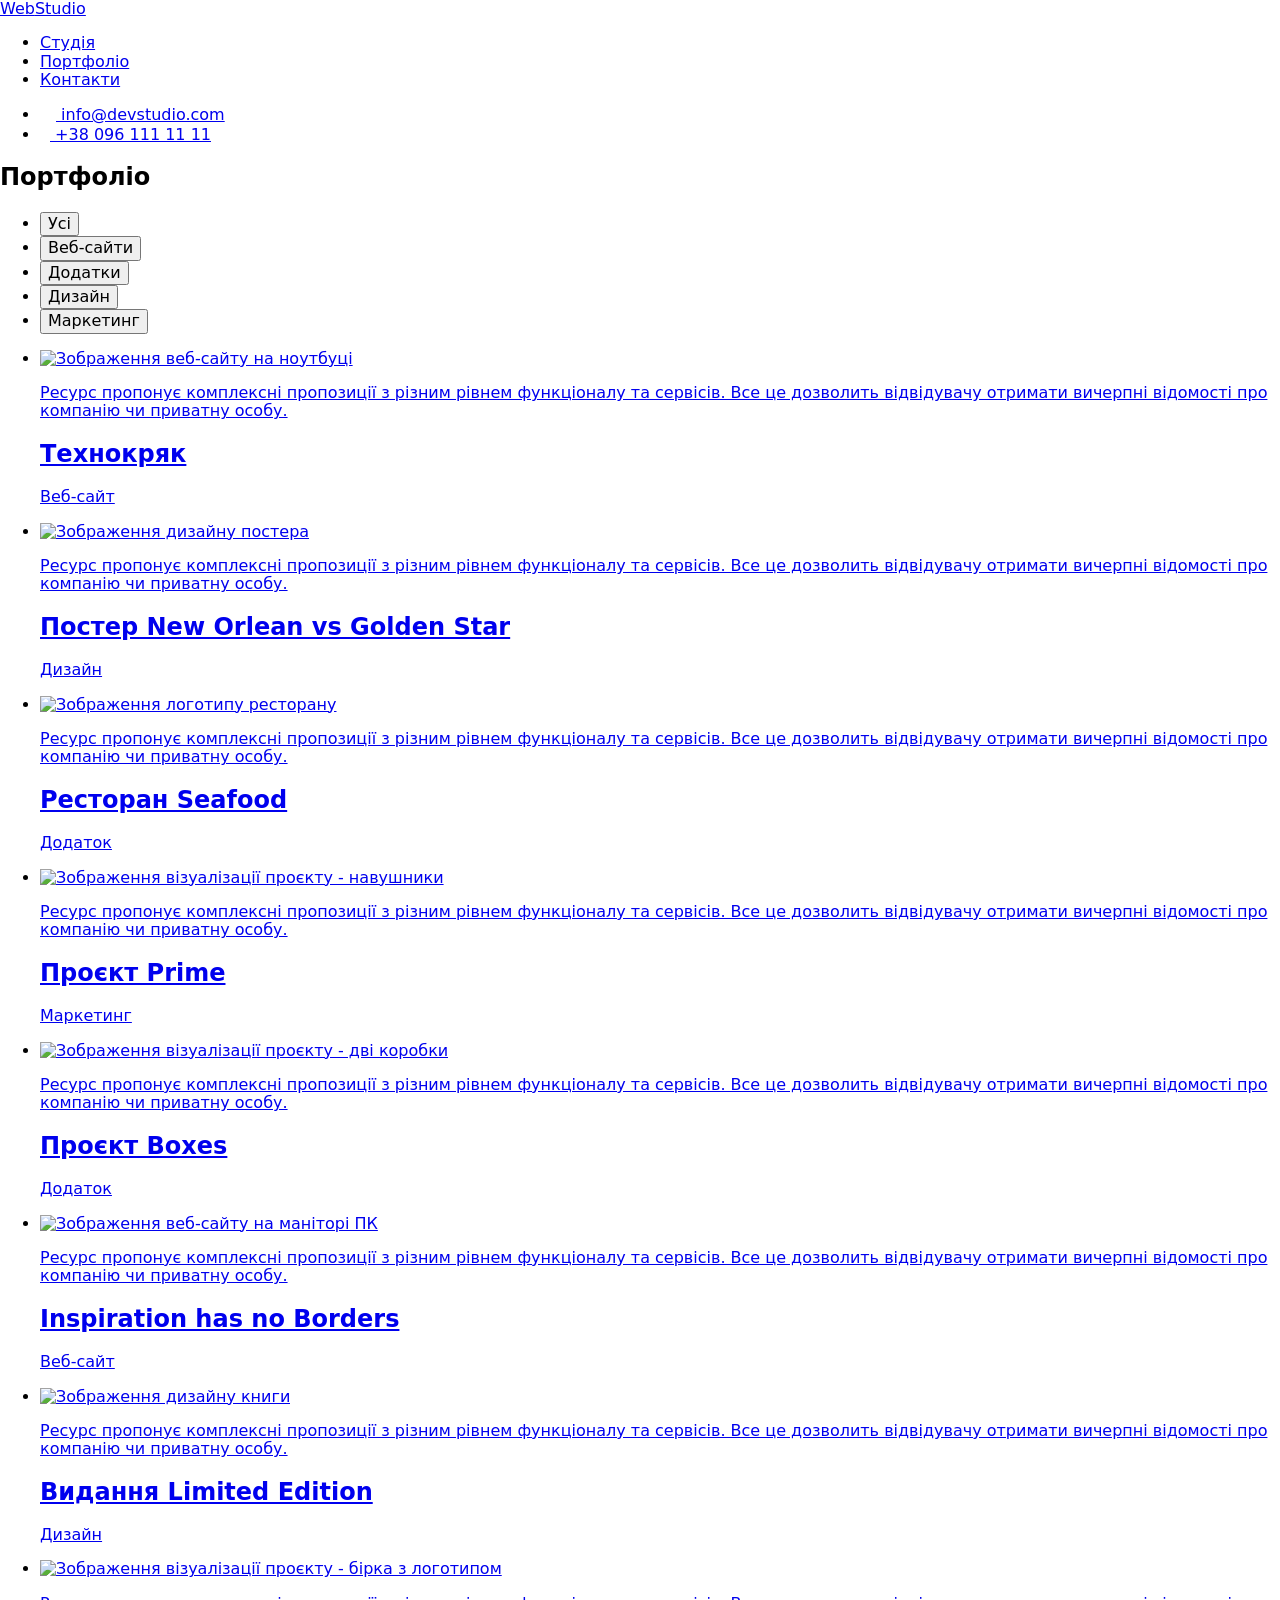
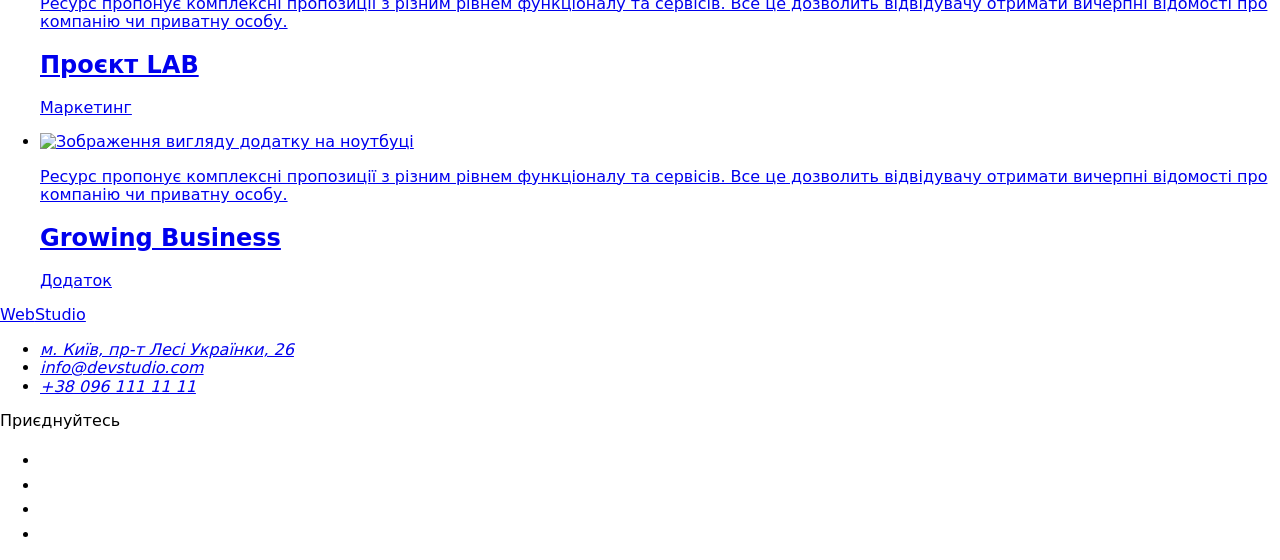
==== portfolio.html @ a457a052 "Create portfolio.html" ====
<!DOCTYPE html>
<html lang="uk">
  <head>
    <meta charset="UTF-8" />
    <meta http-equiv="X-UA-Compatible" content="IE=edge" />
    <meta name="viewport" content="width=device-width, initial-scale=1.0" />
    <title>Веб-студія сторінка портфоліо</title>
    <link
      href="https://fonts.googleapis.com/css2?family=Raleway:wght@700&family=Roboto:wght@400;500;700;900&display=swap"
      rel="stylesheet"
    />
    <link
      rel="stylesheet"
      href="https://cdnjs.cloudflare.com/ajax/libs/modern-normalize/1.1.0/modern-normalize.min.css"
      integrity="sha512-wpPYUAdjBVSE4KJnH1VR1HeZfpl1ub8YT/NKx4PuQ5NmX2tKuGu6U/JRp5y+Y8XG2tV+wKQpNHVUX03MfMFn9Q=="
      crossorigin="anonymous"
      referrerpolicy="no-referrer"
    />
    <link rel="stylesheet" href="./css/styles.css" />
  </head>
  <body>
    <header class="header">
      <div class="container site-header">
        <nav class="nav">
          <a href="./index.html" class="logo">Web<span class="logo-header">Studio</span></a>
          <ul class="site-nav">
            <li class="item"><a href="./index.html" class="link">Студія</a></li>
            <li class="item"><a href="./portfolio.html" class="link current">Портфоліо</a></li>
            <li class="item"><a href="#" class="link">Контакти</a></li>
          </ul>
        </nav>
        <ul class="header-contacts">
          <li class="item">
            <a href="mailto:info@devstudio.com" class="contacts">
              <svg class="header-contacts-icon" width="16" height="12">
                <use href="./images/sprite.svg#icon-envelope"></use>
              </svg>
              info@devstudio.com
            </a>
          </li>
          <li class="item">
            <a href="tel:+380961111111" class="contacts">
              <svg class="header-contacts-icon" width="10" height="16">
                <use href="./images/sprite.svg#icon-smartphone"></use>
              </svg>
              +38 096 111 11 11
            </a>
          </li>
        </ul>
      </div>
    </header>
    <main>
      <section class="section">
        <div class="container">
          <h1 class="visually-hidden">Портфоліо</h1>
          <ul class="portfolio-filter">
            <li><button type="button" class="filter-button">Усі</button></li>
            <li><button type="button" class="filter-button">Веб-сайти</button></li>
            <li><button type="button" class="filter-button">Додатки</button></li>
            <li><button type="button" class="filter-button">Дизайн</button></li>
            <li><button type="button" class="filter-button">Маркетинг</button></li>
          </ul>
          <ul class="portfolio-list">
            <li class="portfolio-card">
              <a href="#" class="portfolio-card-link">
                <div class="card-thumb">
                  <img src="./images/portfolio1.jpg" alt="Зображення веб-сайту на ноутбуці" width="370" />
                  <div class="card-overlay">
                    <p class="card-discr">
                      Ресурс пропонує комплексні пропозиції з різним рівнем функціоналу та сервісів. Все це дозволить
                      відвідувачу отримати вичерпні відомості про компанію чи приватну особу.
                    </p>
                  </div>
                </div>
                <div class="portfolio-card-bottom">
                  <h2 class="title">Технокряк</h2>
                  <p class="text">Веб-сайт</p>
                </div>
              </a>
            </li>
            <li class="portfolio-card">
              <a href="#" class="portfolio-card-link">
                <div class="card-thumb">
                  <img src="./images/portfolio2.jpg" alt="Зображення дизайну постера" width="370" />
                  <div class="card-overlay">
                    <p class="card-discr">
                      Ресурс пропонує комплексні пропозиції з різним рівнем функціоналу та сервісів. Все це дозволить
                      відвідувачу отримати вичерпні відомості про компанію чи приватну особу.
                    </p>
                  </div>
                </div>
                <div class="portfolio-card-bottom">
                  <h2 class="title">Постер New Orlean vs Golden Star</h2>
                  <p class="text">Дизайн</p>
                </div>
              </a>
            </li>
            <li class="portfolio-card">
              <a href="#" class="portfolio-card-link">
                <div class="card-thumb">
                  <img src="./images/portfolio3.jpg" alt="Зображення логотипу ресторану" width="370" />
                  <div class="card-overlay">
                    <p class="card-discr">
                      Ресурс пропонує комплексні пропозиції з різним рівнем функціоналу та сервісів. Все це дозволить
                      відвідувачу отримати вичерпні відомості про компанію чи приватну особу.
                    </p>
                  </div>
                </div>
                <div class="portfolio-card-bottom">
                  <h2 class="title">Ресторан Seafood</h2>
                  <p class="text">Додаток</p>
                </div>
              </a>
            </li>
            <li class="portfolio-card">
              <a href="#" class="portfolio-card-link">
                <div class="card-thumb">
                  <img src="./images/portfolio4.jpg" alt="Зображення візуалізації проєкту - навушники" width="370" />
                  <div class="card-overlay">
                    <p class="card-discr">
                      Ресурс пропонує комплексні пропозиції з різним рівнем функціоналу та сервісів. Все це дозволить
                      відвідувачу отримати вичерпні відомості про компанію чи приватну особу.
                    </p>
                  </div>
                </div>
                <div class="portfolio-card-bottom">
                  <h2 class="title">Проєкт Prime</h2>
                  <p class="text">Маркетинг</p>
                </div>
              </a>
            </li>
            <li class="portfolio-card">
              <a href="#" class="portfolio-card-link">
                <div class="card-thumb">
                  <img src="./images/portfolio5.jpg" alt="Зображення візуалізації проєкту - дві коробки" width="370" />
                  <div class="card-overlay">
                    <p class="card-discr">
                      Ресурс пропонує комплексні пропозиції з різним рівнем функціоналу та сервісів. Все це дозволить
                      відвідувачу отримати вичерпні відомості про компанію чи приватну особу.
                    </p>
                  </div>
                </div>
                <div class="portfolio-card-bottom">
                  <h2 class="title">Проєкт Boxes</h2>
                  <p class="text">Додаток</p>
                </div>
              </a>
            </li>
            <li class="portfolio-card">
              <a href="#" class="portfolio-card-link">
                <div class="card-thumb">
                  <img src="./images/portfolio6.jpg" alt="Зображення веб-сайту на маніторі ПК" width="370" />
                  <div class="card-overlay">
                    <p class="card-discr">
                      Ресурс пропонує комплексні пропозиції з різним рівнем функціоналу та сервісів. Все це дозволить
                      відвідувачу отримати вичерпні відомості про компанію чи приватну особу.
                    </p>
                  </div>
                </div>
                <div class="portfolio-card-bottom">
                  <h2 class="title">Inspiration has no Borders</h2>
                  <p class="text">Веб-сайт</p>
                </div>
              </a>
            </li>
            <li class="portfolio-card">
              <a href="#" class="portfolio-card-link">
                <div class="card-thumb">
                  <img src="./images/portfolio7.jpg" alt="Зображення дизайну книги" width="370" />
                  <div class="card-overlay">
                    <p class="card-discr">
                      Ресурс пропонує комплексні пропозиції з різним рівнем функціоналу та сервісів. Все це дозволить
                      відвідувачу отримати вичерпні відомості про компанію чи приватну особу.
                    </p>
                  </div>
                </div>
                <div class="portfolio-card-bottom">
                  <h2 class="title">Видання Limited Edition</h2>
                  <p class="text">Дизайн</p>
                </div>
              </a>
            </li>
            <li class="portfolio-card">
              <a href="#" class="portfolio-card-link">
                <div class="card-thumb">
                  <img
                    src="./images/portfolio8.jpg"
                    alt="Зображення візуалізації проєкту - бірка з логотипом"
                    width="370"
                  />
                  <div class="card-overlay">
                    <p class="card-discr">
                      Ресурс пропонує комплексні пропозиції з різним рівнем функціоналу та сервісів. Все це дозволить
                      відвідувачу отримати вичерпні відомості про компанію чи приватну особу.
                    </p>
                  </div>
                </div>
                <div class="portfolio-card-bottom">
                  <h2 class="title">Проєкт LAB</h2>
                  <p class="text">Маркетинг</p>
                </div>
              </a>
            </li>
            <li class="portfolio-card">
              <a href="#" class="portfolio-card-link">
                <div class="card-thumb">
                  <img src="./images/portfolio9.jpg" alt="Зображення вигляду додатку на ноутбуці" width="370" />
                  <div class="card-overlay">
                    <p class="card-discr">
                      Ресурс пропонує комплексні пропозиції з різним рівнем функціоналу та сервісів. Все це дозволить
                      відвідувачу отримати вичерпні відомості про компанію чи приватну особу.
                    </p>
                  </div>
                </div>
                <div class="portfolio-card-bottom">
                  <h2 class="title">Growing Business</h2>
                  <p class="text">Додаток</p>
                </div>
              </a>
            </li>
          </ul>
        </div>
      </section>
    </main>
    <footer>
      <div class="container footer">
        <div>
          <a href="./index.html" class="logo">Web<span class="logo-footer">Studio</span></a>
          <address>
            <ul class="footer-contacts">
              <li>
                <a
                  href="https://goo.gl/maps/CPtrU1FHBa2aNyZL9"
                  target="_blank"
                  rel="noopener noreferrer nofollow"
                  class="contacts address"
                  >м. Київ, пр-т Лесі Українки, 26
                </a>
              </li>
              <li>
                <a href="mailto:info@devstudio.com" class="contacts mailo">info@devstudio.com</a>
              </li>
              <li>
                <a href="tel:+380961111111" class="contacts tel">+38 096 111 11 11</a>
              </li>
            </ul>
          </address>
        </div>
        <div class="socials">
          <p class="socials-invite">Приєднуйтесь</p>
          <ul class="socials-list">
            <li class="socials-item">
              <a href="#" aria-label="Посилання на Instagram" class="socials-link-footer">
                <svg class="socials-icon-footer" width="20" height="20">
                  <use href="./images/sprite.svg#icon-instagram"></use>
                </svg>
              </a>
            </li>
            <li class="socials-item">
              <a href="#" aria-label="Посилання на Twitter" class="socials-link-footer">
                <svg class="socials-icon-footer" width="20" height="20">
                  <use href="./images/sprite.svg#icon-twitter"></use>
                </svg>
              </a>
            </li>
            <li class="socials-item">
              <a href="#" aria-label="Посилання на Facebook" class="socials-link-footer">
                <svg class="socials-icon-footer" width="20" height="20">
                  <use href="./images/sprite.svg#icon-facebook"></use>
                </svg>
              </a>
            </li>
            <li class="socials-item">
              <a href="#" aria-label="Посилання на Linkedin" class="socials-link-footer">
                <svg class="socials-icon-footer" width="20" height="20">
                  <use href="./images/sprite.svg#icon-linkedin"></use>
                </svg>
              </a>
            </li>
          </ul>
        </div>
      </div>
    </footer>
  </body>
</html>
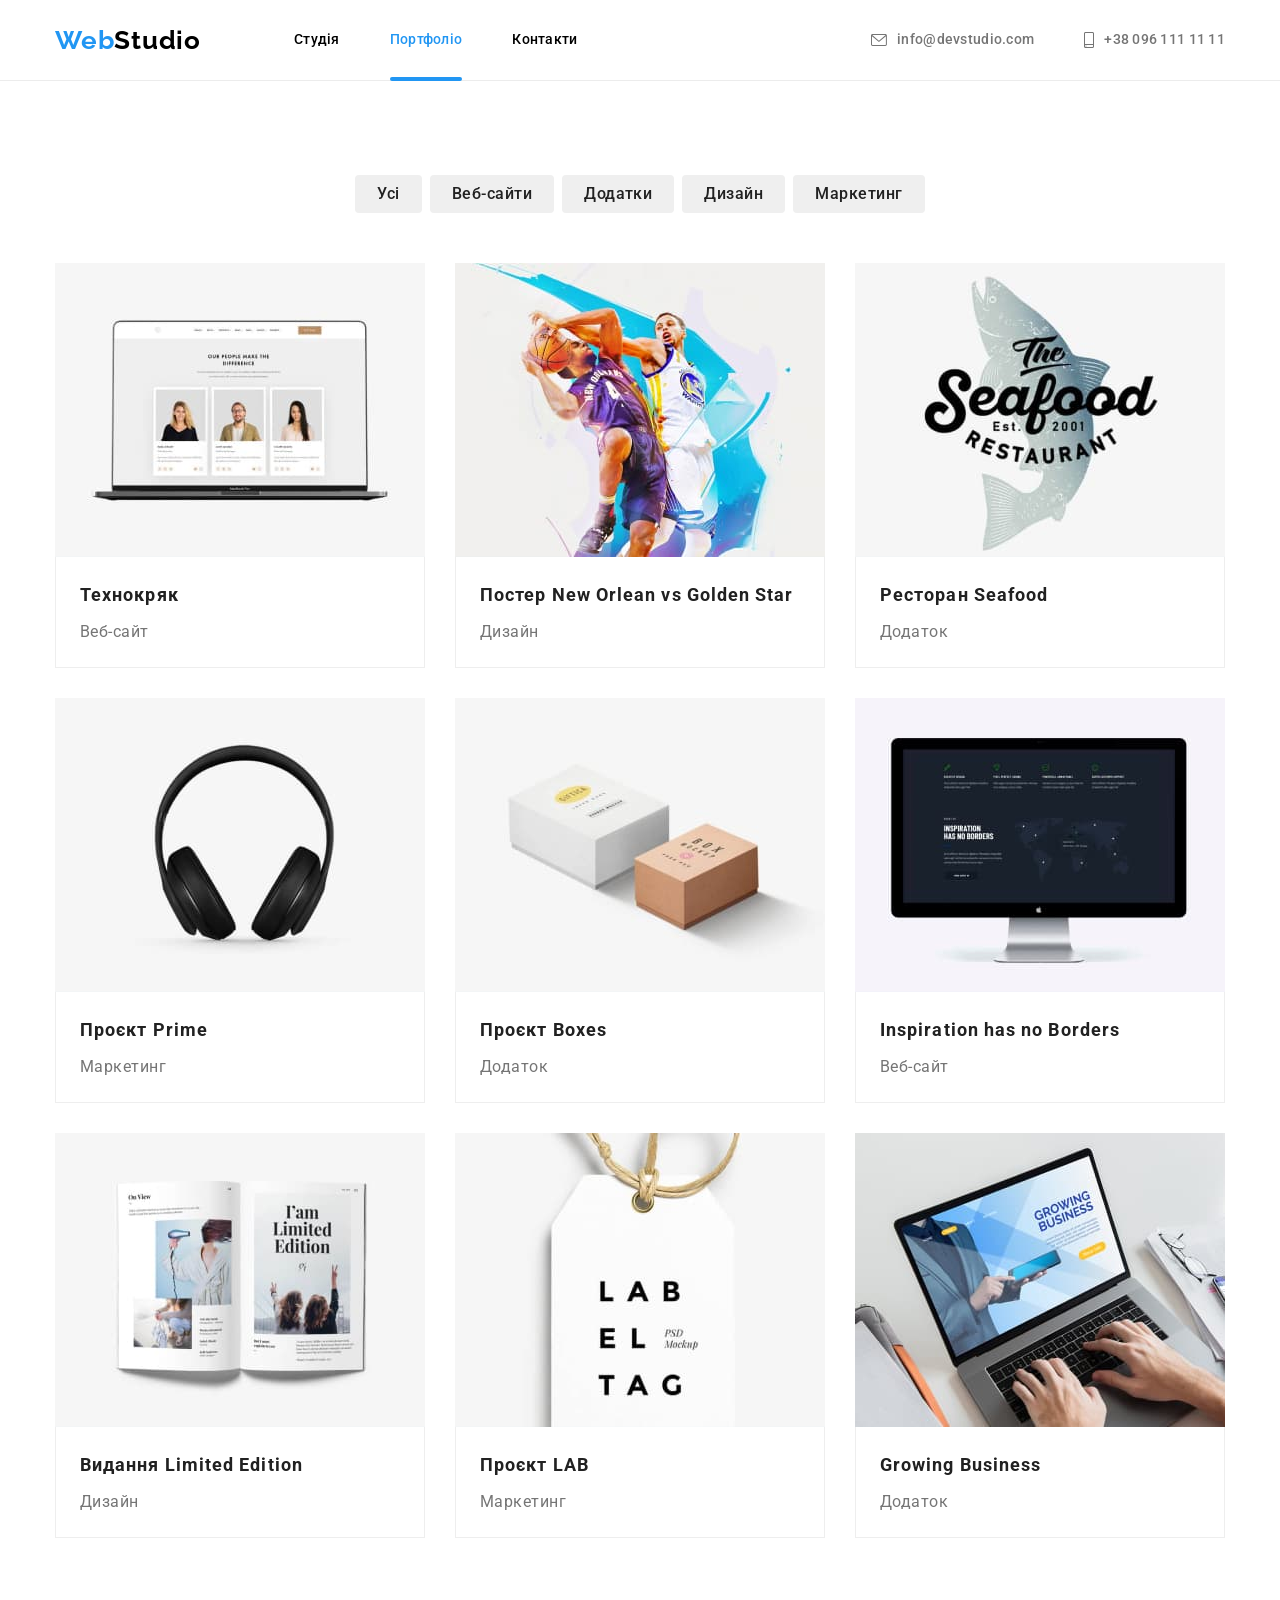
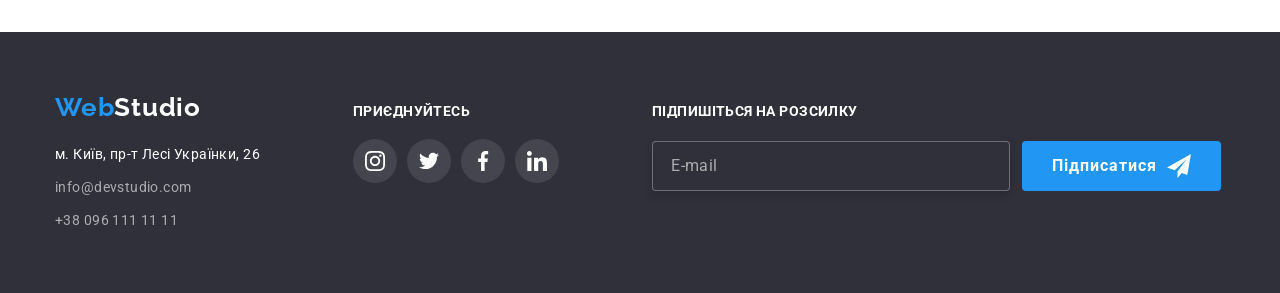
==== commit 4f804210: "Update portfolio.html" ====
--- a/portfolio.html
+++ b/portfolio.html
@@ -246,7 +246,7 @@
             </ul>
           </address>
         </div>
-        <div class="socials">
+        <div>
           <p class="socials-invite">Приєднуйтесь</p>
           <ul class="socials-list">
             <li class="socials-item">
@@ -279,6 +279,26 @@
             </li>
           </ul>
         </div>
+        <div>
+          <b class="title-form">Підпишіться на розсилку</b>
+          <form name="form_subscription" class="form-subscription">
+            <label>
+              <input
+                class="input-subscriber-email"
+                type="email"
+                placeholder="E-mail"
+                name="subscriber_email"
+                id="subscription"
+              />
+            </label>
+            <button type="submit" class="subscription-sumbit">
+              Підписатися
+              <svg class="subscription-sumbit-icon" width="24" height="24">
+                <use href="./images/sprite.svg#icon-send"></use>
+              </svg>
+            </button>
+          </form>
+        </div>
       </div>
     </footer>
   </body>
--- a/css/styles.css
+++ b/css/styles.css
@@ -0,0 +1,941 @@
+/* common css */
+
+:root {
+    --accent-color: #2196F3;
+    --main-color-text: #212121;
+    --secondary-color-text: #757575;
+    --logo-color-text: #000000;
+    --white-color-text: #FFFFFF;
+    --main-color-bg: #FFFFFF;
+    --secondary-color-bg: #F5F4FA;
+    --footer-color-bg: #2F303A;
+    --active-button: #188CE8;
+    --card-border-color: #EEEEEE;
+    --hero-color-bg: #C4C4C4;
+    --contacts-footer: rgba(255, 255, 255, 0.6);
+    --transition-cubic-bezier: var(--transition-cubic-bezier);
+}
+
+body {
+    font-family: 'Roboto', sans-serif;
+    background-color: var(--main-color-bg);
+    color: var(--secondary-color-text)
+}
+
+/* reset */
+p,
+h1,
+h2,
+h3,
+h4,
+h5,
+h6 {
+    margin: 0;
+}
+
+ul,
+ol {
+    margin: 0;
+    padding-left: 0;
+}
+
+img {
+    display: block;
+    max-width: 100%;
+    height: auto;
+}
+/* ----- */
+
+.container {
+    width: 1200px;
+    padding-left: 15px;
+    padding-right: 15px;
+    margin: 0 auto;
+}
+
+.visually-hidden {
+    position: absolute;
+    white-space: nowrap;
+    width: 1px;
+    height: 1px;
+    overflow: hidden;
+    border: 0;
+    padding: 0;
+    clip: rect(0 0 0 0);
+    clip-path: inset(50%);
+    margin: -1px;
+}
+
+ul {
+    list-style: none;
+}
+
+a {
+    text-decoration: none;
+}
+
+button {
+    display: inline-block;
+    border-radius: 4px;
+    font-family: inherit;
+    cursor: pointer;
+    border: transparent;
+}
+
+.section {
+    padding-top: 94px;
+    padding-bottom: 94px;
+}
+
+.logo {
+    font-family: 'Raleway';
+    font-style: normal;
+    font-weight: 700;
+    font-size: 26px;
+    line-height: 1.19;
+    letter-spacing: 0.03em;
+    color: var(--accent-color);
+}
+
+.logo-header {
+    color: var(--logo-color-text);
+}
+
+.logo-footer {
+    color: var(--white-color-text);
+}
+
+/* header */
+/* site nav */
+.link {
+    font-style: normal;
+    font-weight: 500;
+    font-size: 14px;
+    line-height: 1.14;
+    letter-spacing: 0.02em;
+}
+
+.nav {
+    display: flex;
+    align-items: center;
+}
+
+.site-nav {
+    display: flex;
+    margin-left: 93px;
+    
+}
+
+.site-nav .item {
+    position: relative;
+    margin-right: 50px;
+}
+
+.site-nav .item:last-child {
+    margin-right: 0;
+}
+
+.site-nav .link {
+    display: block;
+    padding-top: 32px;
+    padding-bottom: 32px;
+    color: var(--logo-color-text);
+
+    transition: color 250ms var(--transition-cubic-bezier);
+}
+
+.site-nav .link:hover,
+.site-nav .link:focus {
+    color: var(--accent-color);
+}
+
+.site-nav .link.current {
+    color: var(--accent-color);
+} 
+
+.link.current::after {
+    position: absolute;
+    bottom: -1px;
+    left: 0;
+    content: "";
+    min-width: 100%;
+    min-height: 4px;
+    background-color: var(--accent-color);
+    border-radius: 2px;
+}
+
+.header {
+    border-bottom: 1px solid #ECECEC;
+}
+
+.site-header {
+    display: flex; 
+}
+
+.header-contacts {
+    display: flex;
+    margin-left: auto;
+}
+
+.header-contacts .item:not(:last-child) {
+    margin-right: 50px;
+}
+
+.header-contacts .contacts {
+    display: flex;
+    align-items: center;
+    padding-top: 32px;
+    padding-bottom: 32px;
+    font-style: normal;
+    font-weight: 500;
+    font-size: 14px;
+    line-height: 1.14;
+    letter-spacing: 0.02em;
+    color: var(--secondary-color-text);
+
+    transition: color 250ms var(--transition-cubic-bezier);
+}
+.header-contacts .contacts:hover,
+.header-contacts .contacts:focus {
+    color: var(--accent-color);
+}
+
+.header-contacts-icon {
+    margin-right: 10px;
+    fill: var(--secondary-color-text);
+
+    transition: fill 250ms var(--transition-cubic-bezier);
+}
+
+.header-contacts .contacts:hover .header-contacts-icon,
+.header-contacts .contacts:focus .header-contacts-icon {
+    fill: var(--accent-color);
+}
+
+/* footer */
+footer {
+    padding-top: 60px;
+    padding-bottom: 60px;
+    background-color: var(--footer-color-bg);
+}
+
+.footer {
+    display: flex;
+    align-items: baseline;
+    gap: 93px;
+    flex-basis: calc((100% - 279px) / 3);
+}
+
+address {
+    margin-top: 20px;
+    font-style: normal;
+}
+
+.footer-contacts .address {
+    font-size: 14px;
+    line-height: 1.71;
+    letter-spacing: 0.03em;
+    color: var(--white-color-text);
+
+    transition: color 250ms var(--transition-cubic-bezier);
+}
+
+.footer-contacts .address:hover,
+.footer-contacts .address:focus {
+    color: var(--accent-color);
+}
+
+.footer-contacts .mailo,
+.footer-contacts .tel {
+    display: block;
+    margin-top: 9px;
+    font-size: 14px;
+    line-height: 1.71;
+    letter-spacing: 0.03em;
+    color: var(--contacts-footer);
+
+    transition: color 250ms var(--transition-cubic-bezier);
+}
+
+.footer-contacts .mailo:hover,
+.footer-contacts .mailo:focus {
+    color: var(--accent-color);
+}
+
+.footer-contacts .tel:hover,
+.footer-contacts .tel:focus {
+    color: var(--accent-color);
+}
+
+.socials-invite {
+    margin-bottom: 20px;
+    font-style: normal;
+    font-weight: 700;
+    font-size: 14px;
+    line-height: 16px;
+    letter-spacing: 0.03em;
+    text-transform: uppercase;
+    color: var(--white-color-text)
+}
+
+.socials-list {
+    display: flex;
+    justify-content: center;
+    gap: 10px;
+}
+
+.socials-item {
+    width: 44px;
+    height: 44px;
+}
+
+.socials-link-footer {
+    display: flex;
+    align-items: center;
+    justify-content: center;
+    width: 100%;
+    height: 100%;
+    background-color: rgba(255, 255, 255, 0.1);
+    border-radius: 50%;
+
+    transition: background-color 250ms var(--transition-cubic-bezier);
+}
+
+.socials-icon-footer {
+    fill: var(--white-color-text);
+}
+
+.socials-link-footer:hover,
+.socials-link-footer:focus {
+    background-color: var(--accent-color);
+}
+
+.title-form {
+    font-style: normal;
+    font-weight: 700;
+    font-size: 14px;
+    line-height: 16px;
+    letter-spacing: 0.03em;
+    text-transform: uppercase;
+    color: var(--white-color-text);
+}
+
+.form-subscription {
+    display: flex;
+    margin-top: 20px;
+}
+
+.input-subscriber-email {
+    margin-right: 12px;
+    width: 358px;
+    height: 50px;
+    color: var(--white-color-text);
+    background-color: var(--footer-color-bg);
+    border: 1px solid rgba(255, 255, 255, 0.3);
+    border-radius: 4px;
+    filter: drop-shadow(0px 4px 4px rgba(0, 0, 0, 0.15));
+}
+
+.input-subscriber-email::placeholder {
+    padding-left: 16px;
+    font-style: normal;
+    font-weight: 400;
+    font-size: 16px;
+    line-height: 20px;
+    letter-spacing: 0.03em;
+    color: rgba(255, 255, 255, 0.6);
+}
+
+.subscription-sumbit {
+    display: flex;
+    align-items: center;
+    padding: 10px 30px;
+    font-style: normal;
+    font-weight: 700;
+    font-size: 16px;
+    line-height: 30px;
+    letter-spacing: 0.06em;
+    color: var(--white-color-text);
+    background-color: var(--accent-color);
+    border-radius: 4px;
+
+    transition: background-color 250ms var(--transition-cubic-bezier);
+}
+
+.subscription-sumbit-icon {
+    margin-left: 10px;
+}
+
+.subscription-sumbit:hover,
+.subscription-sumbit:focus {
+    background-color: var(--active-button);
+}
+
+/* index.html css */
+
+.hero {
+    text-align: center;
+    max-width: 1600px;
+    padding: 200px 0;
+    margin-left: auto;
+    margin-right: auto;
+    background: var(--hero-color-bg);
+    background-image: linear-gradient(to right, rgba(47, 48, 58, 0.4), rgba(47, 48, 58, 0.4)), url("../images/hero.jpg");
+}
+
+.container.hero-center {
+    max-width: 696px;
+}
+
+.hero-title {
+    margin-bottom: 30px;
+    font-style: normal;
+    font-weight: 900;
+    font-size: 44px;
+    line-height: 1.36;
+    letter-spacing: 0.06em;
+    text-transform: uppercase;
+    text-align: center;
+    color: var(--white-color-text);
+}
+
+.hero-button {
+    padding: 10px 32px;
+    font-style: normal;
+    font-weight: 700;
+    font-size: 16px;
+    line-height: 1.88; 
+    text-align: center;
+    letter-spacing: 0.06em;
+    background-color: var(--accent-color);
+    color: var(--white-color-text);
+
+    transition: background-color 250ms var(--transition-cubic-bezier);
+}
+
+.hero-button:hover,
+.hero-button:focus {
+    background-color: var(--active-button);
+}
+
+.section-features {
+    padding-top: 94px;
+    padding-bottom: 0;
+}
+
+.section-title {
+    margin-bottom: 50px;
+    font-style: normal;
+    font-weight: 700;
+    font-size: 36px;
+    line-height: 1.17;
+    text-align: center;
+    letter-spacing: 0.03em;
+    color: var(--main-color-text);
+}
+
+.features-list {
+    display: flex;
+    gap: 30px;
+}
+
+.features-list-item {
+    flex-basis: calc((100% - 90px) / 4);
+}
+
+.features-decor {
+    display: flex;
+    align-items: center;
+    justify-content: center;
+    margin-bottom: 30px;
+    height: 120px;
+    background-color: var(--secondary-color-bg);
+}
+
+.features-list .title {
+    margin-bottom: 10px;
+    font-style: normal;
+    font-weight: 700;
+    font-size: 14px;
+    line-height: 1.14;
+    letter-spacing: 0.03em;
+    text-transform: uppercase;
+    color: var(--main-color-text);
+}
+
+.features-list .text {
+    font-size: 14px;
+    line-height: 1.71;
+    letter-spacing: 0.03em;
+}
+
+.presentation-list {
+    display: flex;
+    gap: 30px;
+}
+
+.presentation-item {
+   flex-basis: calc((100% - 60) / 3);
+   position: relative;
+}
+
+.label {
+    display: flex;
+    align-items: center;
+    justify-content: center;
+    position: absolute;
+    bottom: 0;
+    width: 370px;
+    height: 70px;
+    background: rgba(47, 48, 58, 0.8);
+}
+
+.label-discr {
+    font-weight: 700;
+    font-size: 14px;
+    line-height: 16px;
+    letter-spacing: 0.03em;
+    text-transform: uppercase;
+    color: var(--white-color-text);
+}
+
+.team {
+    background-color: var(--secondary-color-bg);
+}
+
+.team-list {
+    display: flex;
+    gap: 30px
+}
+
+.team-member {
+    flex-basis: calc((100% - 90) / 4);
+    box-shadow: 0px 1px 3px rgba(0, 0, 0, 0.12), 0px 1px 1px rgba(0, 0, 0, 0.14), 0px 2px 1px rgba(0, 0, 0, 0.2);
+    border-radius: 0px 0px 4px 4px;
+    background-color: var(--main-color-bg);
+}
+
+.team-member-discr {
+    padding-top: 30px;
+    padding-bottom: 30px;
+}
+
+.team-list .title {
+    margin-bottom: 10px;
+    font-style: normal;
+    font-weight: 500;
+    font-size: 16px;
+    line-height: 19px;
+    text-align: center;
+    letter-spacing: 0.03em;
+    color: var(--main-color-text);
+}
+
+.team-list .text {
+    margin-bottom: 16px;
+    font-size: 16px;
+    line-height: 19px;
+    text-align: center;
+    letter-spacing: 0.03em;
+    
+}
+
+/* .socials-list and .socials-item create added above */
+.socials-link {
+    display: flex;
+    align-items: center;
+    justify-content: center;
+    width: 100%;
+    height: 100%;
+    background-color: #FFFFFF;
+    border-radius: 50%;
+
+    transition: background-color 250ms var(--transition-cubic-bezier);
+}
+
+.socials-icon {
+    fill: #AFB1B8;
+
+    transition: fill 250ms var(--transition-cubic-bezier);
+}
+
+.socials-link:hover,
+.socials-link:focus {
+    background-color: var(--accent-color);
+}
+
+.socials-link:hover .socials-icon,
+.socials-link:focus .socials-icon {
+    fill: var(--white-color-text);
+}
+
+
+.clients-list {
+    display: flex;
+    gap: 30px;
+}
+.clients-logo {
+    flex-basis: calc((100% -150px) / 6);
+    height: 92px;
+}
+.logo-link {
+    display: flex;
+    align-items: center;
+    justify-content: center;
+    width: 100%;
+    height: 100%;
+    border: 1px solid #AFB1B8;
+    border-radius: 4px;
+
+    transition: border-color 250ms var(--transition-cubic-bezier);
+}
+.logo-icon {
+    fill: #AFB1B8;
+
+    transition: fill 250ms var(--transition-cubic-bezier);
+}
+.logo-link:hover,
+.logo-link:focus {
+    border-color: var(--accent-color);
+}
+.logo-link:hover .logo-icon,
+.logo-link:focus .logo-icon {
+    fill: var(--accent-color);
+}
+
+/* modal-window */
+
+.backdrop {
+    position: fixed;
+    top: 0;
+    left: 0;
+    width: 100%;
+    height: 100%;
+    background-color: rgba(0, 0, 0, 0.2);
+    opacity: 1;
+    transition: opacity 250ms var(--transition-cubic-bezier);
+}
+
+.backdrop.is-hidden {
+    opacity: 0;
+    pointer-events: none;
+}
+
+.backdrop.is-hidden .modal {
+    transform: translate(-50%, -50%) scale(0,9);
+}
+
+.modal {
+    position: absolute;
+    top: 50%;
+    left: 50%;
+    transform: translate(-50%, -50%) scale(1);
+    min-width: 528px;
+    min-height: 581px;
+    background-color: var(--main-color-bg);
+
+    transition: transform 250ms var(--transition-cubic-bezier);
+}
+
+.close-btn {
+    display: flex;
+    position: absolute;
+    top: 8px;
+    right: 8px;
+    align-items: center;
+    width: 30px;
+    height: 30px;
+    background-color: #FFFFFF;
+    border: 1px solid rgba(0, 0, 0, 0.1);
+    border-radius: 50%;
+
+    transition: fill 250ms var(--transition-cubic-bezier);
+}
+
+.close-btn:hover,
+.close-btn:focus {
+    fill: var(--accent-color);
+}
+
+.modal-form {
+    padding: 40px;
+}
+
+.modal-form-title {
+    margin-bottom: 12px;
+    font-style: normal;
+    font-weight: 700;
+    font-size: 20px;
+    line-height: 23px;
+    text-align: center;
+    letter-spacing: 0.03em;
+    color: var(--main-color-text)
+}
+
+.modal-form-item {
+    display: flex;
+    flex-direction: column;
+    position: relative; 
+    margin-bottom: 10px;
+    width: 448px;
+
+}
+
+.modal-form-item.coment {
+    margin-bottom: 20px;
+}
+
+.modal-form-label {
+    margin-bottom: 4px;
+    font-style: normal;
+    font-weight: 400;
+    font-size: 12px;
+    line-height: 14px;
+    letter-spacing: 0.01em;
+}
+
+.modal-form-input {
+    min-height: 40px;
+    padding-left: 42px;
+    border: 1px solid rgba(33, 33, 33, 0.2);
+    border-radius: 4px;
+    cursor: pointer;
+    outline: transparent;
+
+    transition: border 250ms var(--transition-cubic-bezier);
+}
+
+.modal-form-textarea {
+    min-height: 120px;
+    padding: 12px 16px;
+    resize: none;
+    font-style: normal;
+    font-weight: 400;
+    font-size: 12px;
+    line-height: 14px;
+    letter-spacing: 0.01em;
+    color: var(--main-color-text);
+    border: 1px solid rgba(33, 33, 33, 0.2);
+    border-radius: 4px;
+    outline: var(--accent-color);
+    cursor: pointer;
+}
+
+.modal-form-textarea::placeholder {
+    color: rgba(117, 117, 117, 0.5);
+}
+
+.modal-form-textarea:hover,
+.modal-form-textarea:focus {
+    border: 1px solid var(--accent-color);
+}
+
+.modal-form-icon {
+    position: absolute;
+    display: flex;
+    align-items: center;
+    justify-content: center;
+    top: 50%;
+    left: 12px;
+
+    transition: fill 250ms var(--transition-cubic-bezier);
+}
+
+.modal-form-input:hover,
+.modal-form-input:focus {
+    border: 1px solid var(--accent-color);
+}
+
+.modal-form-input:hover + .modal-form-icon,
+.modal-form-input:focus + .modal-form-icon {
+    fill: var(--accent-color);
+}
+
+.modal-form-checkbox {
+    position: relative;
+    margin-bottom: 30px;
+}
+
+.checkbox-label {
+    display: flex;
+    justify-content: center;
+    align-items: center;
+    font-style: normal;
+    font-weight: 400;
+    font-size: 14px;
+    line-height: 24px;
+    letter-spacing: 0.03em; 
+}
+
+.checkbox-link {
+    margin-left: 4px;
+    text-decoration: underline;
+    color: var(--accent-color);
+    
+    transition: color 250ms var(--transition-cubic-bezier);
+}
+
+.checkbox-link:hover,
+.checkbox-link:focus {
+    color: var(--active-button);
+}
+
+.checkbox-sign {
+    -webkit-appearance: none;
+    -moz-appearance: none;
+    appearance: none;
+    width: 16px;
+    height: 15px;
+    margin-right: 7px;
+    border: 2px solid #212121;
+    border-radius: 2px;
+    cursor: pointer;
+}
+
+.icon-checkbox {
+    display: inline-block;
+    position: absolute;
+    opacity: 0;
+    left: 21px;
+    pointer-events: none;
+    border: 2px solid transparent;
+}
+
+.checkbox-sign:checked {
+    background-color: var(--accent-color);
+    border: transparent;
+}
+
+.checkbox-sign:checked + .icon-checkbox {
+    opacity: 1;
+}
+
+.modal-form-sumbit {
+    display: block;
+    margin-left: auto;
+    margin-right: auto; 
+    padding: 10px 52px;
+    font-style: normal;
+    font-weight: 700;
+    font-size: 16px;
+    line-height: 30px;
+    letter-spacing: 0.06em;
+    color: var(--white-color-text);
+    background-color: var(--accent-color);
+    box-shadow: 0px 4px 4px rgba(0, 0, 0, 0.15);
+    border-radius: 4px;
+
+    transition: background-color 250ms var(--transition-cubic-bezier);
+    
+}
+
+.modal-form-sumbit:hover,
+.modal-form-sumbit:focus {
+    background-color: var(--active-button);
+}
+
+
+/* portfolio.html css */
+
+.portfolio-filter {
+    display: flex;
+    justify-content: center;
+    gap: 8px;
+    margin-bottom: 50px;   
+}
+
+.filter-button {
+    padding: 6px 22px;
+    font-style: normal;
+    font-weight: 500;
+    font-size: 16px;
+    line-height: 1.63;
+    text-align: center;
+    letter-spacing: 0.03em;
+    color: var(--main-color-text);
+
+    transition: background-color 250ms var(--transition-cubic-bezier), color 250ms var(--transition-cubic-bezier), box-shadow 250ms var(--transition-cubic-bezier);
+
+}
+
+.filter-button:hover,
+.filter-button:focus {
+    background-color: var(--accent-color);
+    color: var(--white-color-text);
+    box-shadow: 0px 3px 1px rgba(0, 0, 0, 0.1), 0px 1px 2px rgba(0, 0, 0, 0.08), 0px 2px 2px rgba(0, 0, 0, 0.12);
+}
+
+.portfolio-list {
+    display: flex;
+    flex-wrap: wrap;
+    gap: 30px;
+}
+
+.portfolio-card {
+    flex-basis: calc((100% - 60px) / 3);
+}
+
+.portfolio-card-link {
+    display: inline-block;
+    transition: box-shadow 250ms var(--transition-cubic-bezier);
+}
+
+.card-thumb {
+    display: flex;
+    position: relative;
+    overflow: hidden;
+}
+
+.card-overlay {
+    position: absolute;
+    width: 100%;
+    height: 100%;
+    background: rgba(33, 150, 243, 0.9);
+    transform: translateY(100%);
+    transition: transform 250ms var(--transition-cubic-bezier);
+}
+
+.card-discr {
+    position: absolute;
+    min-width: 322px;
+    font-size: 18px;
+    line-height: 28px;
+    letter-spacing: 0.03em;
+    color: var(--white-color-text);
+    top: 50%;
+    left: 50%;
+    transform: translate(-50%, -50%);
+}
+
+.portfolio-card-link:hover,
+.portfolio-card-link:focus {
+    box-shadow: 0px 1px 1px rgba(0, 0, 0, 0.12), 0px 4px 4px rgba(0, 0, 0, 0.06), 1px 4px 6px rgba(0, 0, 0, 0.16);
+}
+
+.portfolio-card-link:hover .card-overlay,
+.portfolio-card-link:focus .card-overlay {
+    transform: translateY(0);
+}
+
+.portfolio-list .title {
+    margin-bottom: 4px;
+    font-weight: 700;
+    font-size: 18px;
+    line-height: 2.00;
+    letter-spacing: 0.06em;
+    color: var(--main-color-text);
+}
+
+.portfolio-list .text {
+    font-size: 16px;
+    line-height: 1.88;
+    letter-spacing: 0.03em;
+    color: var(--secondary-color-text);
+}
+
+.portfolio-card-bottom {
+    padding: 20px 24px;
+    border-left: 1px solid var(--card-border-color);
+    border-right: 1px solid var(--card-border-color);
+    border-bottom: 1px solid var(--card-border-color);
+}
